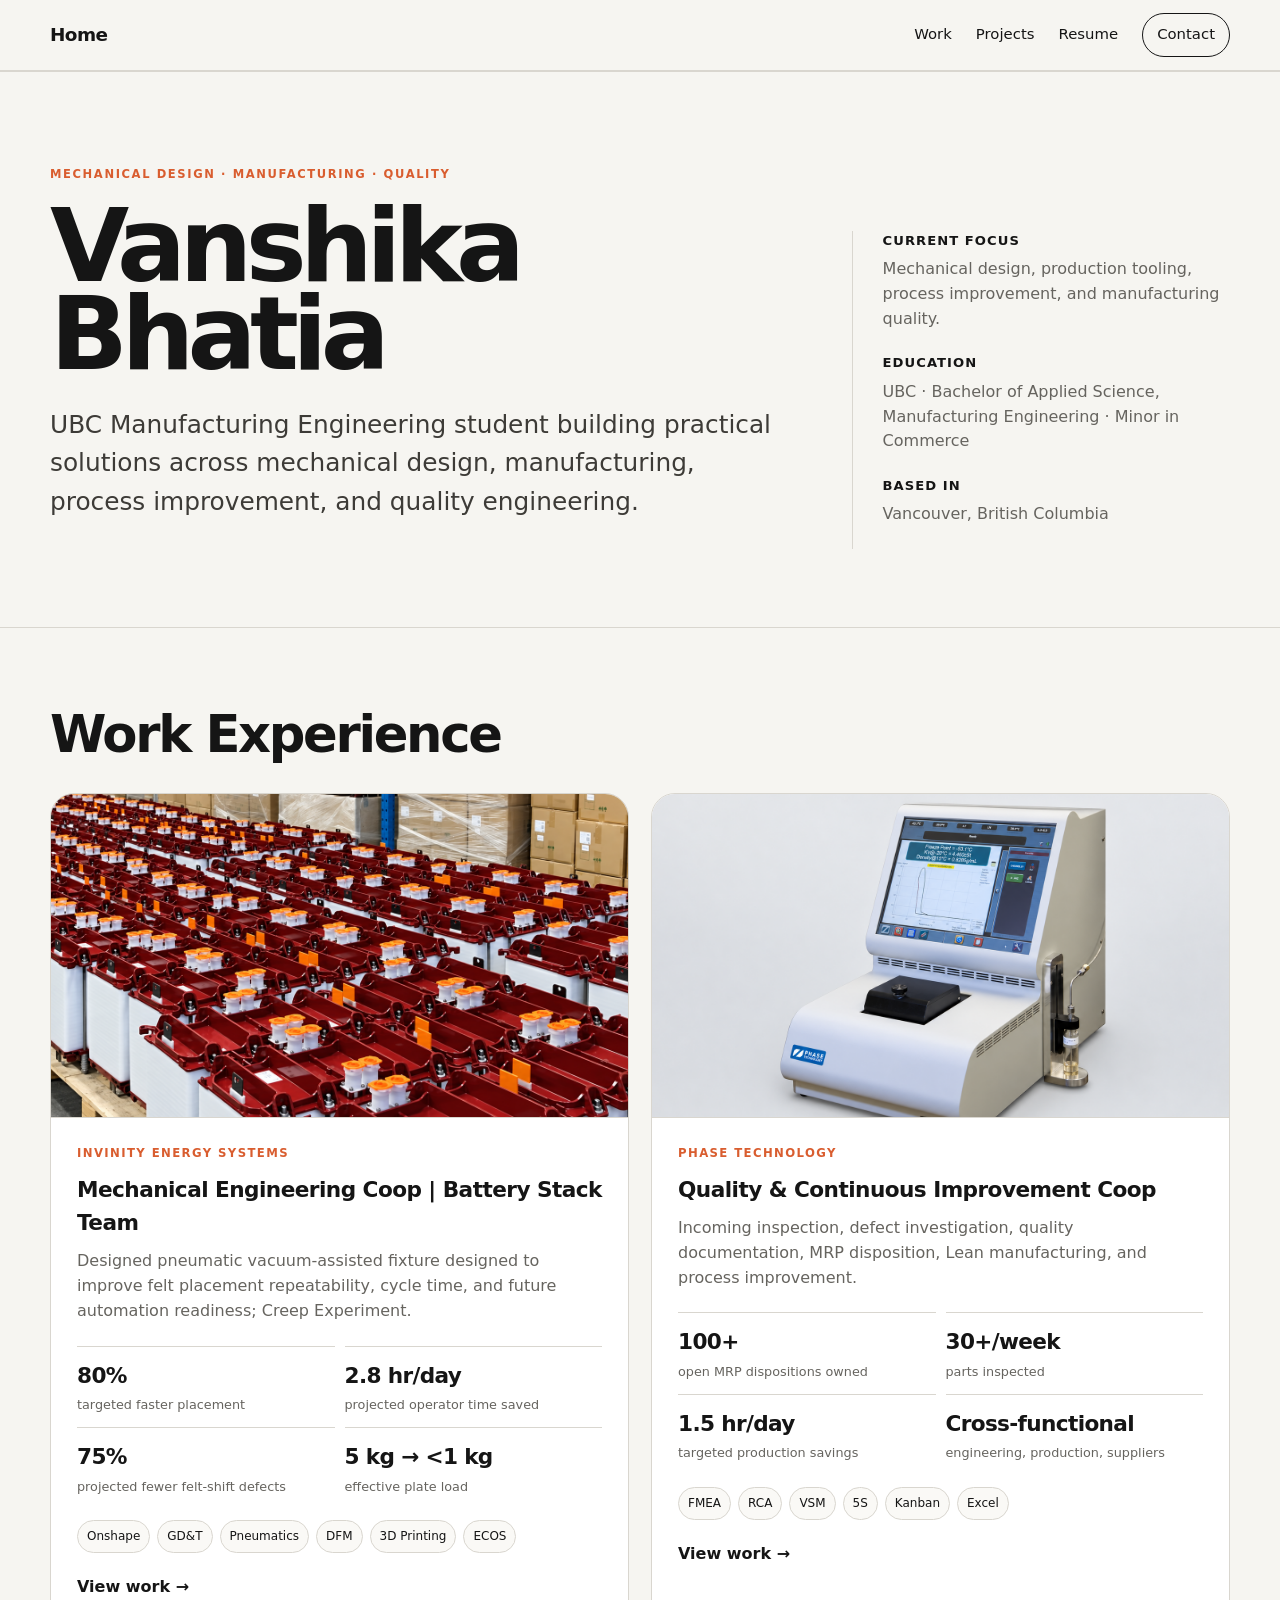
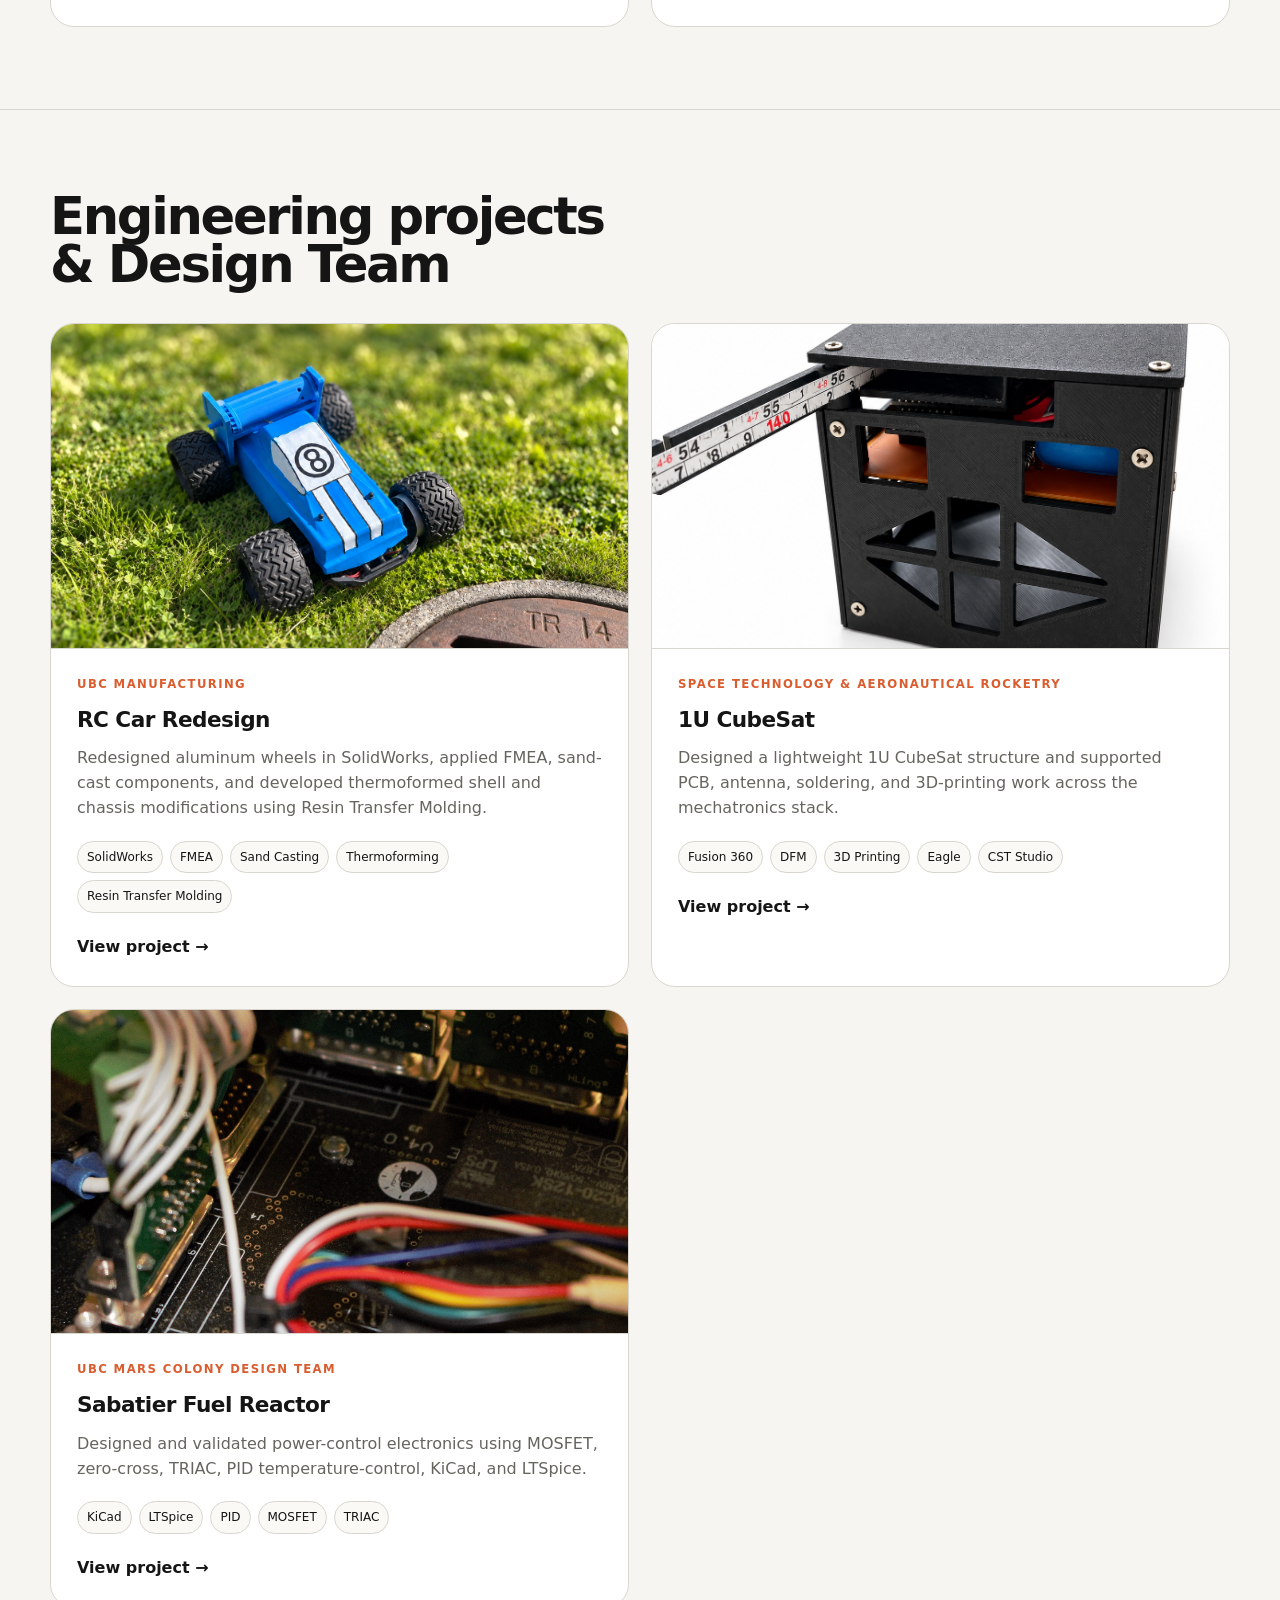
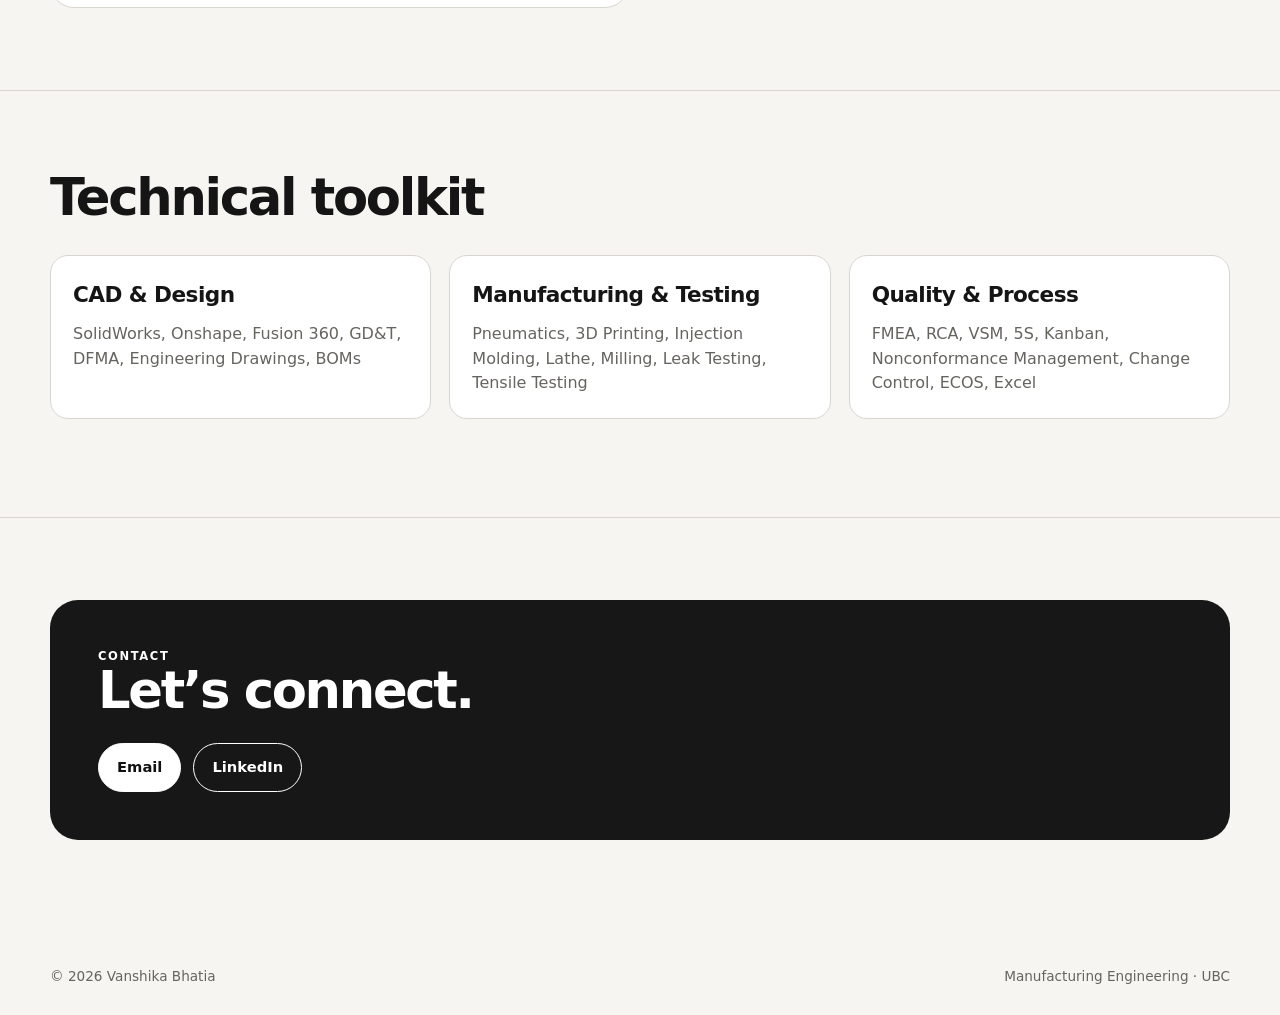
==== index.html @ dc19593e "Add files via upload" ====
<!doctype html>
<html lang="en">
<head>
  <meta charset="utf-8" />
  <meta name="viewport" content="width=device-width, initial-scale=1" />
  <meta name="description" content="Vanshika Bhatia — Manufacturing Engineering portfolio focused on mechanical design, manufacturing, quality, and process improvement." />
  <title>Vanshika Bhatia | Engineering Portfolio</title>
  <link rel="stylesheet" href="styles.css" />
</head>
<body>
  <header class="nav">
    <div class="container nav-inner">
      <a class="brand" href="#top">Home</a>
      <nav class="nav-links" aria-label="Primary">
        <a href="#work">Work</a>
        <a href="#projects">Projects</a>
        <a href="Resume_26-27.pdf">Resume</a>
        <a class="nav-cta" href="#contact">Contact</a>
      </nav>
    </div>
  </header>

  <main id="top">
    <section class="hero">
      <div class="container hero-grid">
        <div>
          <div class="eyebrow">Mechanical Design · Manufacturing · Quality</div>
          <h1>Vanshika Bhatia</h1>
          <p class="hero-copy">UBC Manufacturing Engineering student building practical solutions across mechanical design, manufacturing, process improvement, and quality engineering.</p>
          <div class="hero-actions">
          </div>
        </div>
        <aside class="hero-side">
          <strong>Current focus</strong>
          <p>Mechanical design, production tooling, process improvement, and manufacturing quality.</p>
          <strong>Education</strong>
          <p>UBC · Bachelor of Applied Science, Manufacturing Engineering · Minor in Commerce</p>
          <strong>Based in</strong>
          <p>Vancouver, British Columbia</p>
        </aside>
      </div>
    </section>

    <section id="work">
      <div class="container">
        <div class="section-head">
          <h2>Work Experience</h2>
          <p><Mechanical design, production tooling, and quality improvements with measurable impact.></Mechanical></p>
        </div>
        <div class="work-grid">
          <article class="work-card">
            <div class="card-media"><img src="assets/images/invinitycover.png" alt="Placeholder for Invinity battery stack fixture image" /></div>
            <div class="card-body">
              <div class="card-kicker">Invinity Energy Systems</div>
              <h3>Mechanical Engineering Coop | Battery Stack Team</h3>
              <p>Designed pneumatic vacuum-assisted fixture designed to improve felt placement repeatability, cycle time, and future automation readiness; Creep Experiment.</p>
              <div class="metrics">
                <div class="metric"><b>80%</b><span>targeted faster placement</span></div>
                <div class="metric"><b>2.8 hr/day</b><span>projected operator time saved</span></div>
                <div class="metric"><b>75%</b><span>projected fewer felt-shift defects</span></div>
                <div class="metric"><b>5 kg → &lt;1 kg</b><span>effective plate load</span></div>
              </div>
              <div class="tag-row"><span class="tag">Onshape</span><span class="tag">GD&T</span><span class="tag">Pneumatics</span><span class="tag">DFM</span><span class="tag">3D Printing</span><span class="tag">ECOS</span></div>
              <a class="card-link" href="projects/invinity.html">View work →</a>
            </div>
          </article>

          <article class="work-card">
            <div class="card-media"><img src="assets/images/phaseCOVER.JPG" alt="Placeholder for quality and process improvement image" /></div>
            <div class="card-body">
              <div class="card-kicker">Phase Technology</div>
              <h3>Quality & Continuous Improvement Coop</h3>
              <p>Incoming inspection, defect investigation, quality documentation, MRP disposition, Lean manufacturing, and process improvement.</p>
              <div class="metrics">
                <div class="metric"><b>100+</b><span>open MRP dispositions owned</span></div>
                <div class="metric"><b>30+/week</b><span>parts inspected</span></div>
                <div class="metric"><b>1.5 hr/day</b><span>targeted production savings</span></div>
                <div class="metric"><b>Cross-functional</b><span>engineering, production, suppliers</span></div>
              </div>
              <div class="tag-row"><span class="tag">FMEA</span><span class="tag">RCA</span><span class="tag">VSM</span><span class="tag">5S</span><span class="tag">Kanban</span><span class="tag">Excel</span></div>
              <a class="card-link" href="projects/phase.html">View work →</a>
            </div>
          </article>
        </div>
      </div>
    </section>

    <section id="projects">
      <div class="container">
        <div class="section-head">
          <h2>Engineering projects & Design Team</h2>
          <p><Hands-on design projects spanning mechanical design, manufacturing, mechatronics, and electronics.></Hands-on></p>
        </div>
        <div class="work-grid">
          <article class="work-card">
            <div class="card-media"><img src="assets/images/RCCAR_COVER.JPG"></div>
            <div class="card-body">
              <div class="card-kicker">UBC Manufacturing</div>
              <h3>RC Car Redesign</h3>
              <p>Redesigned aluminum wheels in SolidWorks, applied FMEA, sand-cast components, and developed thermoformed shell and chassis modifications using Resin Transfer Molding.</p>
              <div class="tag-row"><span class="tag">SolidWorks</span><span class="tag">FMEA</span><span class="tag">Sand Casting</span><span class="tag">Thermoforming</span><span class="tag">Resin Transfer Molding</span></div>
              <a class="card-link" href="projects/rc-car.html">View project →</a>
            </div>
          </article>

          <article class="work-card">
            <div class="card-media"><img src="assets/images/cubesat_cover.png"></div>
            <div class="card-body">
              <div class="card-kicker">Space Technology & Aeronautical Rocketry</div>
              <h3>1U CubeSat</h3>
              <p>Designed a lightweight 1U CubeSat structure and supported PCB, antenna, soldering, and 3D-printing work across the mechatronics stack.</p>
              <div class="tag-row"><span class="tag">Fusion 360</span><span class="tag">DFM</span><span class="tag">3D Printing</span><span class="tag">Eagle</span><span class="tag">CST Studio</span></div>
              <a class="card-link" href="projects/cubesat.html">View project →</a>
            </div>
          </article>

          <article class="work-card">
            <div class="card-media"><img src="assets/images/marscol_cover.jpg" alt="Placeholder for Sabatier reactor electronics image" /></div>
            <div class="card-body">
              <div class="card-kicker">UBC Mars Colony Design Team</div>
              <h3>Sabatier Fuel Reactor</h3>
              <p>Designed and validated power-control electronics using MOSFET, zero-cross, TRIAC, PID temperature-control, KiCad, and LTSpice.</p>
              <div class="tag-row"><span class="tag">KiCad</span><span class="tag">LTSpice</span><span class="tag">PID</span><span class="tag">MOSFET</span><span class="tag">TRIAC</span></div>
              <a class="card-link" href="projects/sabatier.html">View project →</a>
            </div>
          </article>

        
      </section>

   <section>
      <div class="container">
        <div class="section-head">
          <h2>Technical toolkit</h2>
        </div>
        <div class="skills-grid">
          <div class="skill-block"><h3>CAD & Design</h3><p>SolidWorks, Onshape, Fusion 360, GD&T, DFMA, Engineering Drawings, BOMs</p></div>
          <div class="skill-block"><h3>Manufacturing & Testing</h3><p>Pneumatics, 3D Printing, Injection Molding, Lathe, Milling, Leak Testing, Tensile Testing</p></div>
          <div class="skill-block"><h3>Quality & Process</h3><p>FMEA, RCA, VSM, 5S, Kanban, Nonconformance Management, Change Control, ECOS, Excel</p></div>
        </div>
      </div>
    </section>

    <p><section id="contact">
      <div class="container contact">
        <div class="eyebrow" style="color:#fff">Contact</div>
        <h2>Let’s connect.</h2>
        <p><Replace the placeholder links below with your email and LinkedIn profile before publishing.></Replace></p>
        <div class="hero-actions">
          <a class="btn primary" href="mailto:vbhati05@student.ubc.ca">Email</a>
          <a class="btn" href="https://www.linkedin.com/in/vanshika-bhatia-ubc/" target="_blank" rel="noreferrer">LinkedIn</a>
        </div>
      </div>
    </section></p>
  </main>

  <footer>
    <div class="container footer-row"><span>© <span data-year></span> Vanshika Bhatia</span><span>Manufacturing Engineering · UBC</span></div>
  </footer>
  <script src="script.js"></script>
</body>
</html>
---- styles.css ----
:root{
  --bg:#f6f5f1;
  --paper:#ffffff;
  --ink:#151515;
  --muted:#66645f;
  --line:#d9d6cf;
  --accent:#d95d2f;
  --dark:#171717;
  --max:1180px;
}

*{
  box-sizing:border-box;
}

html{
  scroll-behavior:smooth;
}

body{
  margin:0;
  background:var(--bg);
  color:var(--ink);
  font-family:Inter,ui-sans-serif,system-ui,-apple-system,BlinkMacSystemFont,"Segoe UI",sans-serif;
  line-height:1.55;
}

a{
  color:inherit;
  text-decoration:none;
}

img{
  display:block;
  width:100%;
}

.container{
  width:min(var(--max),calc(100% - 40px));
  margin:auto;
}


/* NAV */

.nav{
  position:sticky;
  top:0;
  z-index:20;
  background:rgba(246,245,241,.92);
  backdrop-filter:blur(14px);
  border-bottom:1px solid var(--line);
}

.nav-inner{
  height:70px;
  display:flex;
  align-items:center;
  justify-content:space-between;
}

.brand{
  font-weight:900;
  letter-spacing:-.03em;
  font-size:1.15rem;
}

.nav-links{
  display:flex;
  gap:24px;
  align-items:center;
  font-size:.93rem;
}

.nav-links a:hover{
  opacity:.6;
}

.nav-cta{
  border:1px solid var(--ink);
  padding:9px 14px;
  border-radius:999px;
}


/* HERO */

.hero{
  padding:94px 0 78px;
}

.hero-grid{
  display:grid;
  grid-template-columns:1.45fr .75fr;
  gap:70px;
  align-items:end;
}

.eyebrow{
  text-transform:uppercase;
  letter-spacing:.14em;
  font-size:.72rem;
  font-weight:800;
  color:var(--accent);
}

h1{
  font-size:clamp(3.6rem,8vw,7.8rem);
  line-height:.86;
  letter-spacing:-.065em;
  margin:18px 0 28px;
  max-width:900px;
}

h2{
  font-size:clamp(2.2rem,4vw,4.4rem);
  line-height:.95;
  letter-spacing:-.045em;
  margin:0;
}

h3{
  margin:0 0 10px;
  font-size:1.35rem;
  letter-spacing:-.025em;
}

.hero-copy{
  font-size:clamp(1.15rem,2vw,1.55rem);
  max-width:760px;
  color:#3d3b37;
}

.hero-actions{
  display:flex;
  gap:12px;
  flex-wrap:wrap;
  margin-top:28px;
}

.btn{
  display:inline-flex;
  align-items:center;
  justify-content:center;
  border:1px solid var(--ink);
  padding:12px 18px;
  border-radius:999px;
  font-weight:700;
  font-size:.92rem;
}

.btn.primary{
  background:var(--ink);
  color:white;
}

.hero-side{
  border-left:1px solid var(--line);
  padding-left:30px;
  color:var(--muted);
}

.hero-side strong{
  display:block;
  color:var(--ink);
  font-size:.82rem;
  text-transform:uppercase;
  letter-spacing:.08em;
}

.hero-side p{
  margin:6px 0 22px;
}


/* SECTIONS */

section{
  padding:82px 0;
  border-top:1px solid var(--line);
}

.section-head{
  display:grid;
  grid-template-columns:1fr 1fr;
  gap:40px;
  align-items:end;
  margin-bottom:34px;
}

.section-head p{
  margin:0;
  color:var(--muted);
  font-size:1.05rem;
  max-width:620px;
}


/* WORK CARDS */

.work-grid{
  display:grid;
  grid-template-columns:repeat(2,minmax(0,1fr));
  gap:22px;
}

.work-card{
  background:var(--paper);
  border:1px solid var(--line);
  border-radius:24px;
  overflow:hidden;
}

.card-media{
  aspect-ratio:16/9;
  background:#eceae4;
  border-bottom:1px solid var(--line);
}

.card-media img{
  height:100%;
  object-fit:cover;
}

.card-body{
  padding:26px;
}

.card-kicker{
  font-size:.73rem;
  font-weight:800;
  text-transform:uppercase;
  letter-spacing:.12em;
  color:var(--accent);
  margin-bottom:10px;
}

.card-body>p{
  color:var(--muted);
  margin:0 0 20px;
}

.metrics{
  display:grid;
  grid-template-columns:repeat(2,1fr);
  gap:10px;
  margin:22px 0;
}

.metric{
  border-top:1px solid var(--line);
  padding-top:12px;
}

.metric b{
  display:block;
  font-size:1.35rem;
  letter-spacing:-.03em;
}

.metric span{
  font-size:.8rem;
  color:var(--muted);
}

.tag-row{
  display:flex;
  gap:7px;
  flex-wrap:wrap;
  margin-top:18px;
}

.tag{
  border:1px solid var(--line);
  border-radius:999px;
  padding:6px 9px;
  font-size:.75rem;
  background:#faf9f6;
}

.card-link{
  display:inline-block;
  margin-top:22px;
  font-weight:800;
}

.card-link:hover{
  color:var(--accent);
}


/* EXPERIENCE */

.band{
  background:var(--dark);
  color:white;
}

.band .section-head p,
.band .exp p,
.band .exp-meta{
  color:#bdbdbd;
}

.exp-list{
  border-top:1px solid #343434;
}

.exp{
  display:grid;
  grid-template-columns:250px 1fr;
  gap:30px;
  padding:28px 0;
  border-bottom:1px solid #343434;
}

.exp p{
  margin:4px 0 0;
}


/* ABOUT */

.about-grid{
  display:grid;
  grid-template-columns:.8fr 1.2fr;
  gap:70px;
}

.about-copy{
  font-size:1.25rem;
  color:#3d3b37;
}

.about-copy p:first-child{
  margin-top:0;
}


/* SKILLS */

.skills-grid{
  display:grid;
  grid-template-columns:repeat(3,1fr);
  gap:18px;
}

.skill-block{
  background:white;
  border:1px solid var(--line);
  padding:22px;
  border-radius:18px;
}

.skill-block p{
  margin:0;
  color:var(--muted);
}


/* CONTACT */

.contact{
  background:var(--dark);
  color:white;
  border-radius:28px;
  padding:48px;
}

.contact h2{
  max-width:760px;
}

.contact p{
  color:#bdbdbd;
}

.contact .btn{
  border-color:#fff;
}

.contact .btn.primary{
  background:#fff;
  color:#111;
}


/* FOOTER */

footer{
  padding:28px 0;
}

.footer-row{
  display:flex;
  justify-content:space-between;
  color:var(--muted);
  font-size:.85rem;
}


/* PROJECT PAGES */

.project-hero{
  padding:86px 0 54px;
}

.back{
  display:inline-block;
  margin-bottom:24px;
  font-weight:700;
  color:var(--muted);
}

.project-title{
  font-size:clamp(3rem,7vw,6.5rem);
  line-height:.9;
  letter-spacing:-.06em;
  margin:14px 0 20px;
}

.project-deck{
  font-size:1.25rem;
  color:var(--muted);
  max-width:820px;
}

.project-meta{
  display:flex;
  gap:10px;
  flex-wrap:wrap;
  margin-top:24px;
}

.project-body{
  display:grid;
  grid-template-columns:.7fr 1.3fr;
  gap:70px;
}

.project-aside{
  position:sticky;
  top:96px;
  align-self:start;
}

.project-aside h4{
  margin:0 0 8px;
  text-transform:uppercase;
  font-size:.72rem;
  letter-spacing:.1em;
}

.project-aside p{
  margin:0 0 22px;
  color:var(--muted);
}

.case h2{
  font-size:2.1rem;
  margin-bottom:14px;
}

.case p{
  font-size:1.08rem;
  color:#3d3b37;
}


/* IMPACT BLOCKS */

.impact-grid{
  display:grid;
  grid-template-columns:repeat(2,1fr);
  gap:12px;
  margin:28px 0 42px;
}

.impact{
  padding:18px;
  border:1px solid var(--line);
  border-radius:16px;
  background:white;
}

.impact b{
  display:block;
  font-size:1.8rem;
}

.impact span{
  color:var(--muted);
  font-size:.85rem;
}


/* PLACEHOLDER */

.image-placeholder{
  min-height:320px;
  border:1px dashed #aaa;
  border-radius:20px;
  background:#eceae4;
  display:grid;
  place-items:center;
  text-align:center;
  color:#777;
  padding:30px;
  margin:26px 0;
}


/* PROCESS STEPS */

.steps{
  display:grid;
  gap:12px;
}

.step{
  border-top:1px solid var(--line);
  padding:18px 0;
}

.step b{
  display:block;
  margin-bottom:5px;
}

.note{
  font-size:.88rem;
  color:var(--muted);
  border-left:3px solid var(--accent);
  padding-left:14px;
  margin-top:24px;
}


/* PROJECT IMAGE GALLERIES */

.project-gallery{
  display:grid;
  gap:18px;
  margin:28px 0;
}

/* TWO IMAGES SIDE BY SIDE */

.project-gallery.two{
  grid-template-columns:repeat(2,minmax(0,1fr));
}

.project-gallery.two img{
  width:100%;
  height:280px;
  object-fit:cover;
  border-radius:14px;
  display:block;
}


/* SINGLE IMAGE - NEVER CROPPED */

.project-gallery.stack{
  grid-template-columns:1fr;
}

.project-gallery.stack img{
  width:100%;
  height:auto;
  object-fit:contain;
  border-radius:14px;
  display:block;
}


/* USE ON ANY IMAGE THAT SHOULD NEVER CROP */

.project-gallery img.no-crop{
  width:100%;
  height:auto;
  object-fit:contain;
}


/* MOBILE */

@media(max-width:800px){

  .nav-links a:not(.nav-cta){
    display:none;
  }

  .hero{
    padding-top:60px;
  }

  .hero-grid,
  .section-head,
  .about-grid,
  .project-body{
    grid-template-columns:1fr;
    gap:28px;
  }

  .hero-side{
    border-left:0;
    border-top:1px solid var(--line);
    padding:24px 0 0;
  }

  .work-grid,
  .skills-grid{
    grid-template-columns:1fr;
  }

  .exp{
    grid-template-columns:1fr;
    gap:8px;
  }

  .project-aside{
    position:static;
  }

  .metrics,
  .impact-grid{
    grid-template-columns:1fr 1fr;
  }

  .footer-row{
    gap:14px;
    flex-direction:column;
  }

  .container{
    width:min(var(--max),calc(100% - 28px));
  }

  .project-gallery.two{
    grid-template-columns:1fr;
  }

  .project-gallery.two img{
    height:auto;
    object-fit:contain;
  }
  /* Equal-size photo pairs */
.project-gallery.two.equal-photos img {
  width: 100%;
  aspect-ratio: 4 / 3;
  height: auto;
  object-fit: cover;
  border-radius: 14px;
}
.project-gallery.single-center {
  display: flex;
  justify-content: center;
  margin: 28px 0;
}

.project-gallery.single-center img {
  width: calc((100% - 18px) / 2);
  height: 280px;
  object-fit: cover;
  border-radius: 14px;
}

}
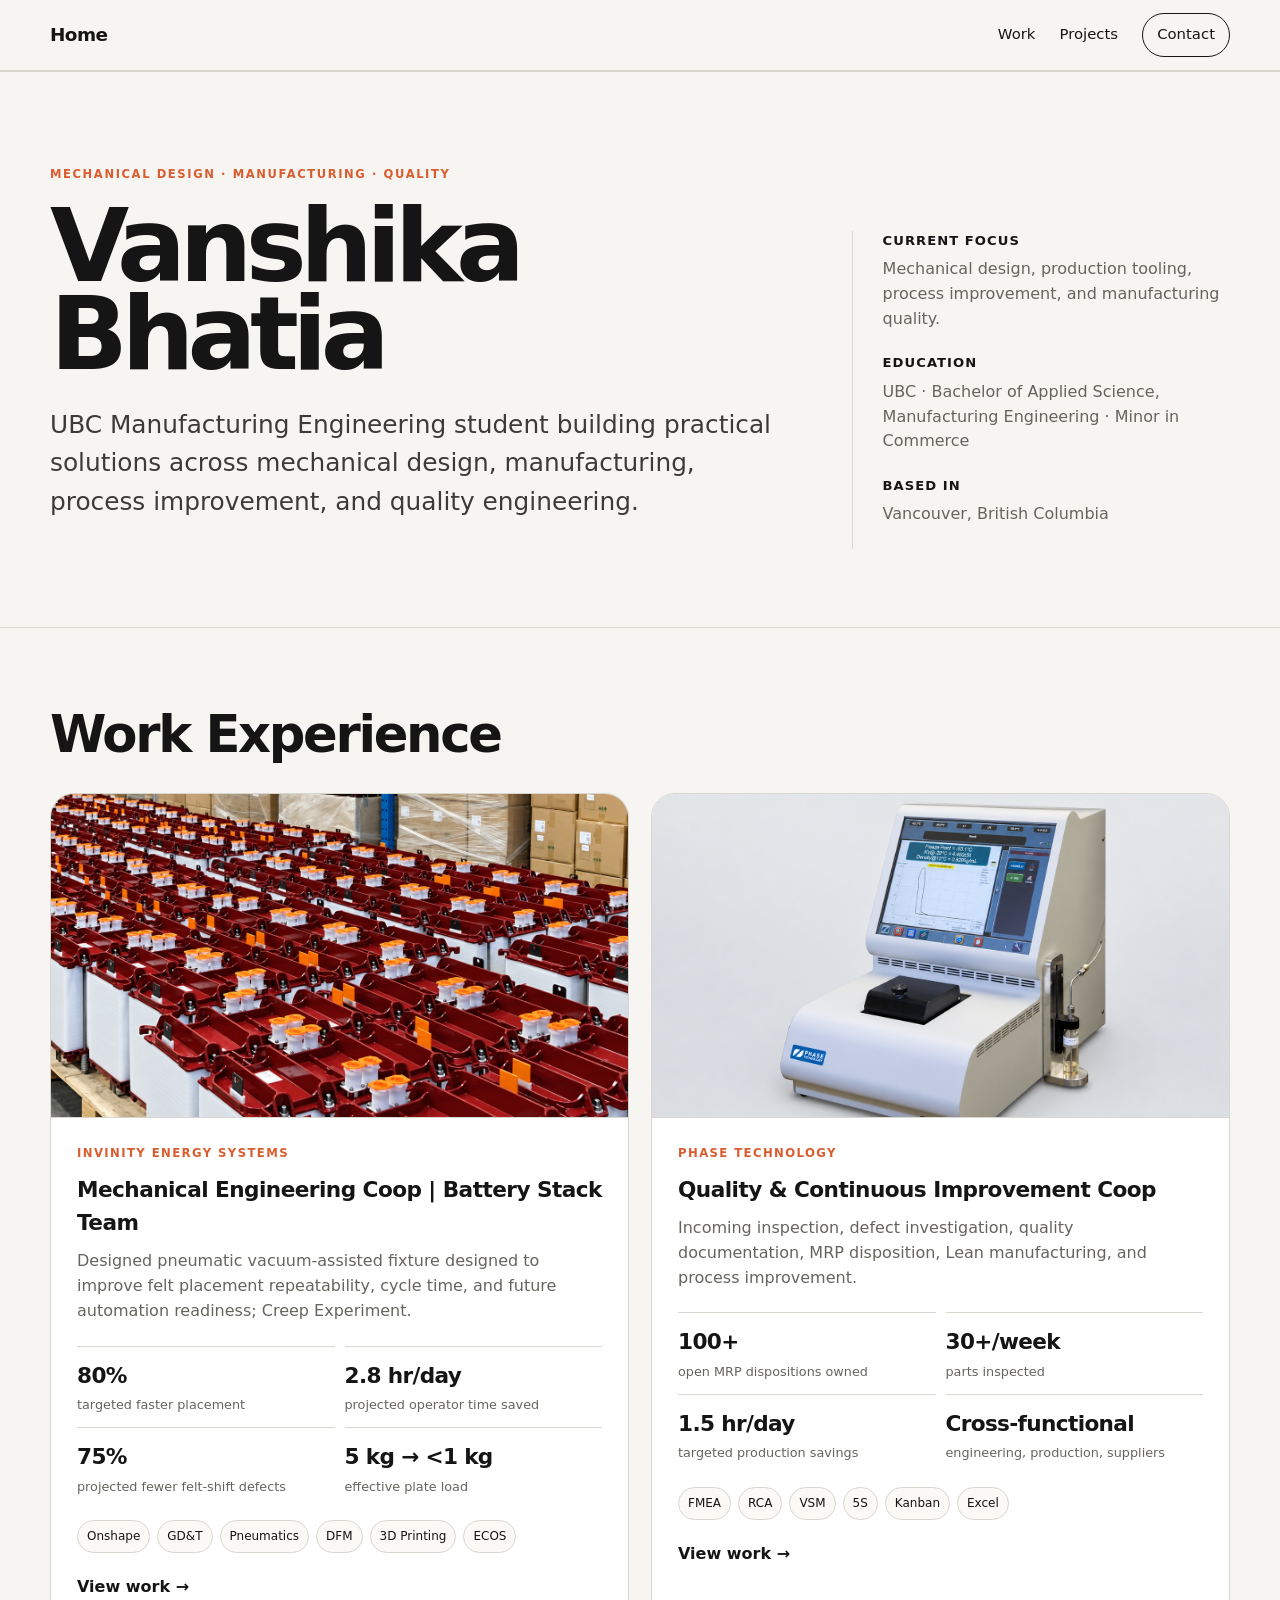
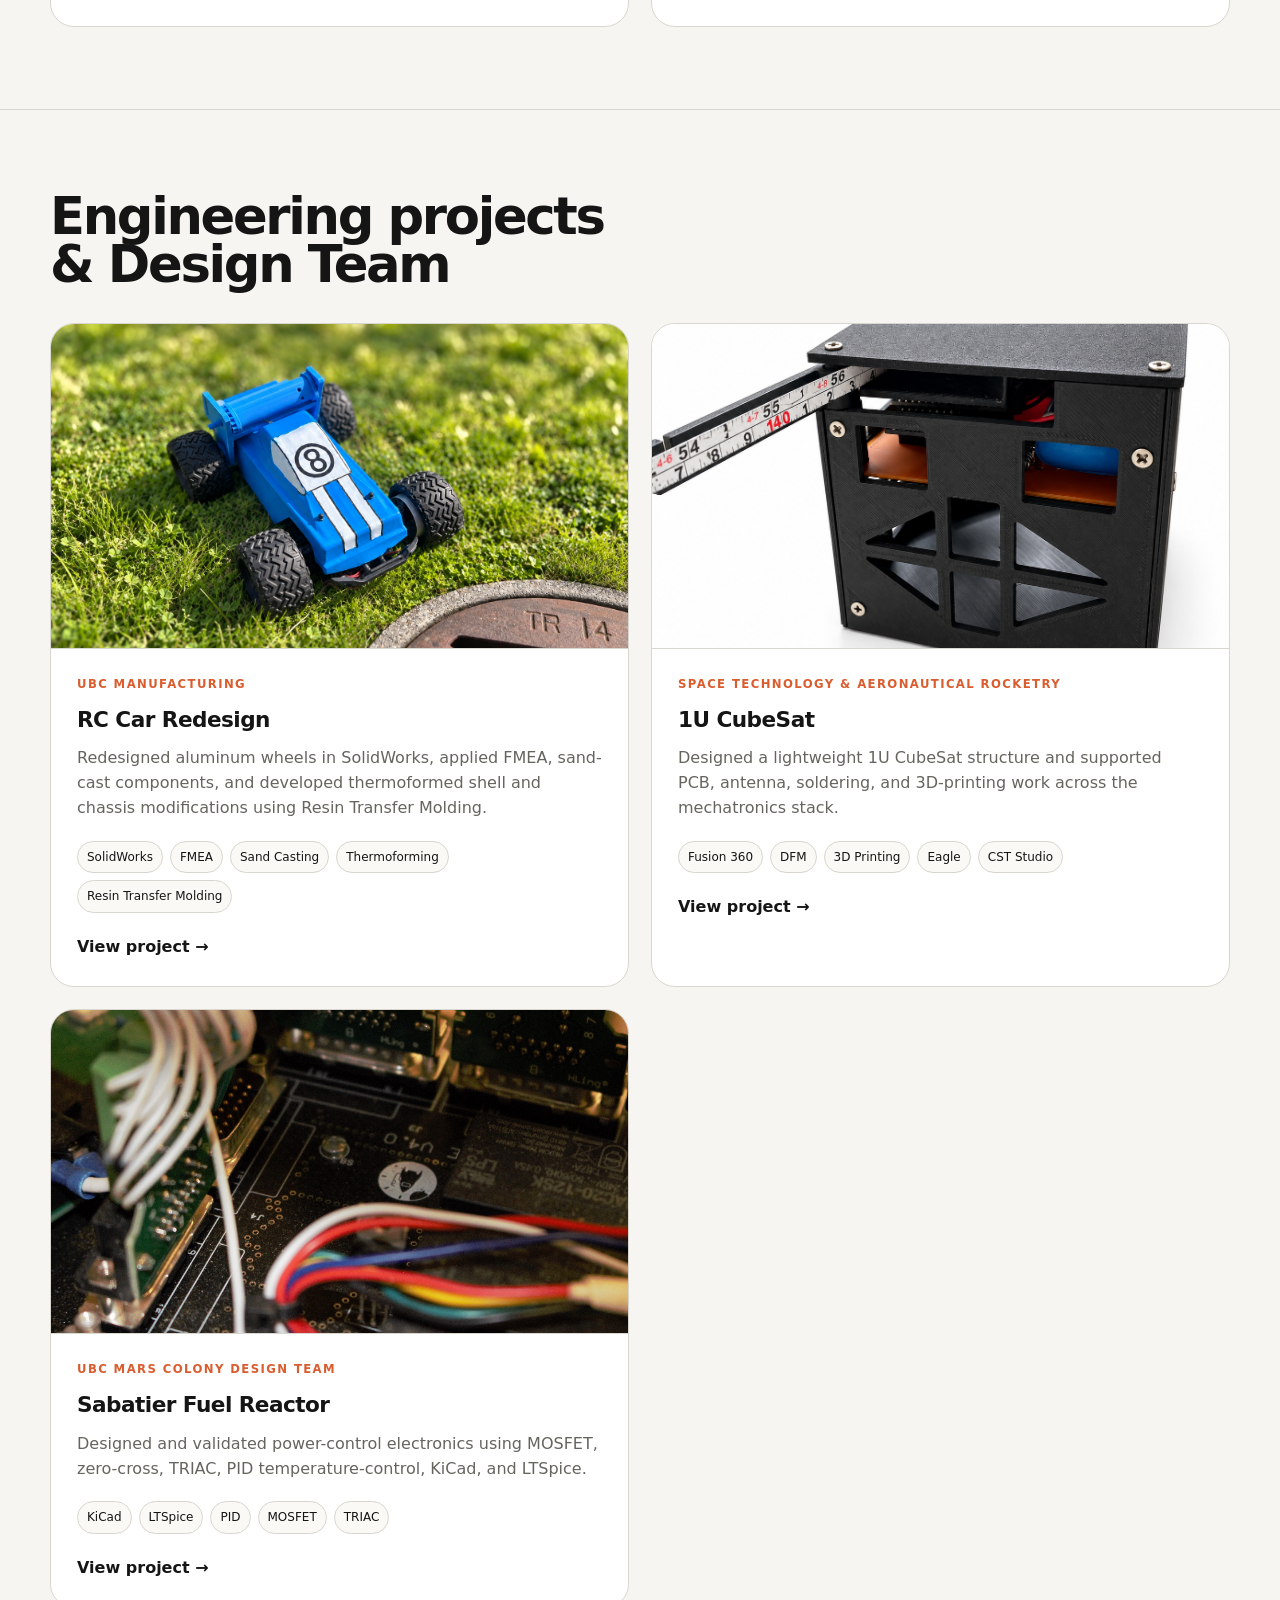
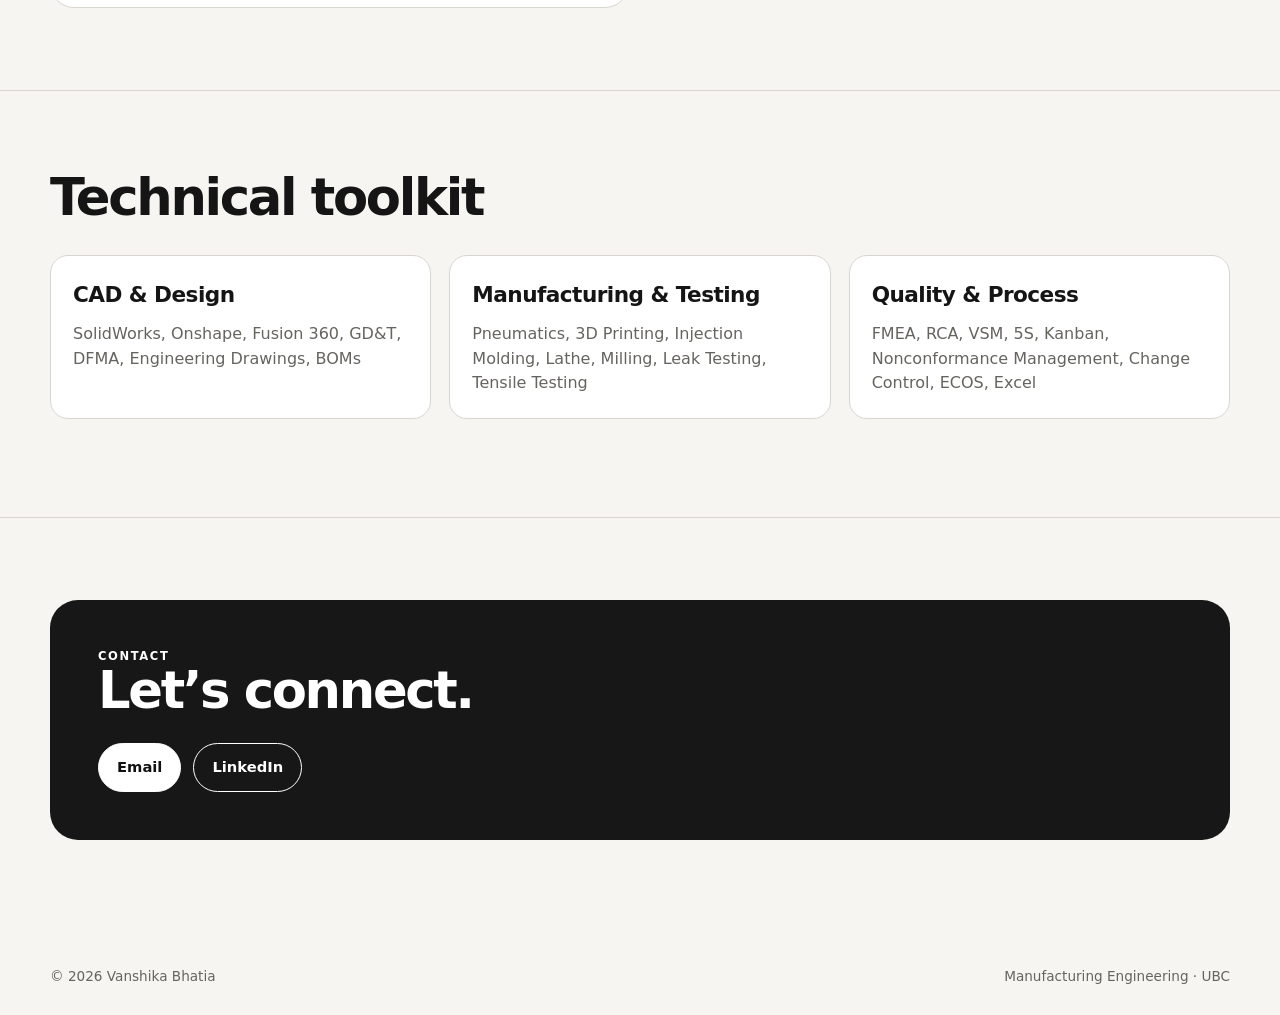
==== commit 0c40190c: "Update index.html" ====
--- a/index.html
+++ b/index.html
@@ -14,7 +14,7 @@
       <nav class="nav-links" aria-label="Primary">
         <a href="#work">Work</a>
         <a href="#projects">Projects</a>
-        <a href="Resume_26-27.pdf">Resume</a>
+    
         <a class="nav-cta" href="#contact">Contact</a>
       </nav>
     </div>
